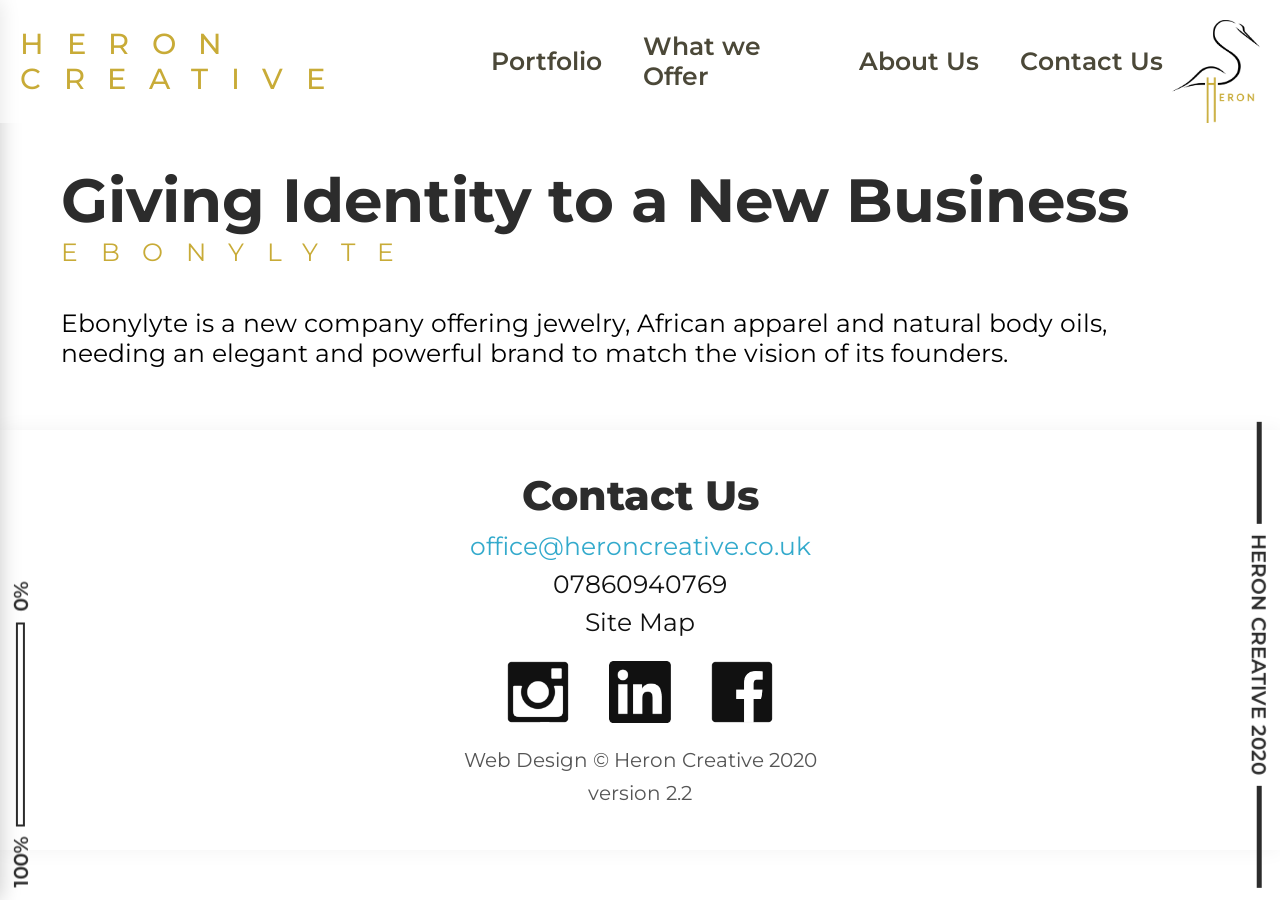
==== ebonylyte.html @ ddd7a2e4 "Add files via upload" ====
<!-- Heron Creative 2020 -->

<!DOCTYPE html>

<html>

<head>
	<title> Heron Creative </title>
	
	<link href="https://fonts.googleapis.com/css?family=Montserrat:300,400,600,800&display=swap" rel="stylesheet">

	<link href="css/style1.css" rel="stylesheet">

	<link href="css/hamburgers.css" rel="stylesheet">
	
	<link rel="apple-touch-icon" sizes="180x180" href="assets/apple-touch-icon.png">
	<link rel="icon" type="image/png" sizes="32x32" href="assets/favicon-32x32.png">
	<link rel="icon" type="image/png" sizes="16x16" href="assets/favicon-16x16.png">
	<link rel="manifest" href="assets/site.webmanifest">
	<link rel="mask-icon" href="assets/safari-pinned-tab.svg" color="#5bbad5">
	<link rel="shortcut icon" href="assets/favicon.ico">
	<meta name="msapplication-TileColor" content="#00aba9">
	<meta name="msapplication-config" content="assets/browserconfig.xml">
	<meta name="theme-color" content="#ffffff">

	<meta charset="utf-8"/>
	
	<meta name="viewport" content="width=device-width, initial-scale=1">

	<script src="js/textsize.js"> </script>

</head>


<body class="body">

	<div class="fade-in">

	<div class="menu">

		<div class="white-bg">

			<h2> Menu </h2>

			<span class="line"> </span>

			<a href="index.html#portfolio" class="menulink"> Portfolio </a>
			<a href="index.html#what-we-offer" class="menulink"> What we Offer </a>
			<a href="index.html#about-us" class="menulink"> About Us </a>
			<a href="index.html#contact-us" class="menulink"> Contact Us </a>
			
			<span class="line"> </span>

			<div class="socials">

				<a href="https://www.instagram.com/heroncreativeltd/"> 
					<img src="assets/instagram.png"> 
				</a>
				
				<a href="https://www.linkedin.com/company/heron-creative/">
					<img src="assets/linkedin.png">
				</a>

				<a href="https://www.facebook.com/HeronCreativeTM/">
					<img src="assets/facebook.png">
				</a>

			</div>
		</div>
	</div>

	<div class="topbar">

		<div class="topgrid">

		<button class="hamburger hamburger--spin" type="button">
			<span class="hamburger-box">
				<span class="hamburger-inner"></span>
			</span>
		</button>

		<div class="links-bar">

			<a href="https://www.heroncreative.co.uk" class="topname"> <p>HERON CREATIVE</p> </a>

			<a href="index.html#portfolio" class="linkbarlink"> Portfolio </a>
			<a href="index.html#what-we-offer" class="linkbarlink"> What we Offer </a>
			<a href="index.html#about-us" class="linkbarlink"> About Us </a>
			<a href="index.html#contact-us" class="linkbarlink"> Contact Us </a>
		</div>

		<a href="https://www.heroncreative.co.uk" class="toplogo"> <img src="assets/flowRoot77.png" alt="logo" class="toplogo"/> </a>

		</div>

		<script src="js/menu.js"> </script>

	</div>


	<div class="side-text">

		<span class="line"> </span>
		<p> HERON CREATIVE 2020 </p>
		<span class="line"> </span>

	</div>


	<div class="scroll-progress">

		<p> 100% </p>
		<span class="bar-fg"> </span>
		<span class="bar-bg"> </span>
		<p> 0% </p>

		<script src="js/scrollprogress.js"> </script>

	</div>

	<div class="description">

		<h2> Giving Identity to a New Business </h2>
		<h3> EBONYLYTE </h3>

		<p> Ebonylyte is a new company offering jewelry, African apparel and natural body oils, needing an elegant and powerful brand to match the vision of its founders. </p>

	</div>


	<footer class="footer_container">

		<div class="footer-grid">

			<h3> Contact Us </h3>

			<p> <a href="mailto:office@heroncreative.co.uk"> office@heroncreative.co.uk </a> </p>
			<p> 07860940769 </p>

			<p> Site Map </p>
	
			<div class="socials">
			
				<a href="https://www.instagram.com/heroncreativeltd/"> 
					<img src="assets/instagram.png"> 
				</a>
				
				<a href="https://www.linkedin.com/company/heron-creative/">
					<img src="assets/linkedin.png">
				</a>

				<a href="https://www.facebook.com/HeronCreativeTM/">
					<img src="assets/facebook.png">
				</a>
			
			</div>

			<p class="small"> Web Design © Heron Creative 2020 </p>
			<p class="small"> version 2.2 </p>

		</div>

	</footer>

	</div>

</body>

</html>
---- css/style1.css ----
* {
    margin: 0 0;
    padding: 0 0;
    max-width: 100vw;
    box-sizing: border-box;
}

:root {
    --main-font-size: 0.7em;
    font-size: var(--main-font-size);
    font-family: "Montserrat", sans-serif;
    -ms-text-size-adjust: 100%;
    -webkit-text-size-adjust: 100%;
}

html {
    scroll-behavior: smooth;
    scroll-padding-top: 6rem;
    overflow-x: hidden;
    height: 100%;
}

.body {
    height: 100%;
}

button:focus {
    outline:0;
}

.fade-in {
    animation: 1s linear 0s 1 fade-in;
    display: grid;
    max-width: 100vw;
}

@keyframes 
fade-in {

    0% {
        opacity:0;
    }

    100% {
        opacity:1;
    }

}

@keyframes
drop-in {

    0% {
        transform: translate(0px,-50px);
    }

    100% {
        transform: translate(0px,0px);
    }
}

.background {
    position: relative;
    display: inline-block;
    top: 0;
    width: 100%;
    height: 100vh;
    background-image: #FCEAA1;
}

#canvas {
    position: absolute;
    height: 100%;
    width: 100%;
    background-image: url(../assets/flowRoot78.png);
    background-position: center;
    background-repeat: no-repeat;
    background-size: cover;
}

.background-container {
    position: relative;
    width: 100%;
    height: 100vh;
    display: grid;
}

@keyframes
slideInFromLeft {

  0% {
    transform: translateX(-100%);
  }

  100% {
    transform: translateX(0);
  }

}

.slogan-container {
    width: 100%;
    max-width: calc(100vw - 4rem);
    align-self: end;
    display: grid;
    margin-right: 2rem;
    margin-left: 2rem;
    animation: 1s ease-out 0s 1 slideInFromLeft;
}

.slogan {
    font-size: calc(2vw + 2rem);
    font-weight: 800;
    color: #3c3c3c;
    padding: 1.5rem;
    text-align:center;
}

.get-started {
    margin: 1.5rem;
    margin-bottom: 3rem;
    background-color: rgba(255,255,255,0.9);
    border: 3px solid #c8ab37;
    font-size: 1.3rem;
    font-family: "Montserrat";
    color: #111111;
    height: 5rem;
    width: 15rem;
    align-self: end;
    justify-self:center;
    transition: border-color 0.12s;
    cursor: pointer;
    z-index: 9;
}

.get-started:hover{
    border-color: #867114;
}

.topbar {
    position: fixed;
    top: 0;
    display: grid;
    width: 100%;
    background-color: rgba(255,255,255,0.5);
    z-index: 11;
    animation: 1s ease-out 0s 1 drop-in;
}

.topgrid {
    display: inline-grid;
    grid-gap: 1vmin;
}

.hamburger {
    display: block;
    justify-self: left;
    grid-row: 1;
    grid-column: 1;
    align-self: center;
    height: 6rem;
    z-index: 14;
}

.links-bar {
    display: grid;
    grid-gap: 2rem;
    align-self: center;
    overflow-x: visible;
    grid-row: 1;
    grid-column: 2;
}

.links-bar .linkbarlink {
    display: none;
    font-size: 1.2rem;
    font-weight: 600;
    text-decoration: none;
    color: #4b4838;
    grid-row: 1;
    justify-self: center;
    align-self: center;
    transition: color 0.22s;
}

.links-bar .linkbarlink:hover {
    color: #c8ab37;
}

.links-bar .topname {
    grid-row: 1;
    grid-column: 1;
    display: block;
    padding-left: 1rem;
    justify-self: center;
    align-self: center;
    font-size: 1.4rem;
    font-weight: 500;
    letter-spacing: 1.1rem;
    text-decoration: none;
    color: #c8ab37;
}

.toplogo {
    display: block;
    grid-row: 1;
    grid-column: 3;
    margin: 0.5rem auto;
    height: 5rem;
    justify-self: right;
    align-self: center;
    margin-right: 0.5rem;
}

@media only screen and (min-width: 1200px) {

    .links-bar {
        grid-column-start: 1;
        grid-column-end: 3;
    }

    .links-bar .linkbarlink {
        display: block;
    }

    .hamburger {
        display: none;
    }
}

.lock-scroll {
    overflow: hidden;
}

.menu {
    height: 100%;
    width: 100%;
    position: fixed;
    z-index: 10;
    left: -100%;
    background-color: white;
    overflow-x: hidden;
    display: grid;
    justify-content: center;
    align-content: center;
    transform: none;
    -webkit-transform: none;
    transition: transform 0.22s linear;
    will-change: transform;
    box-shadow: 0 0 20px rgba(0,0,0,0.22);
    overflow: hidden;
}

.menu-open {
    transform: translateX(100%);
    -webkit-transform: translateX(100%);
}

.menu .white-bg {
    display: grid;
    background-color: white;
    padding: 4rem 2rem;
    box-shadow: 0;
}

.menu h2 {
    font-size: 4.5rem;
    color: #2c2c2c;
    justify-self: center;
}

.menu h3 {
    font-size: 2rem;
    font-weight: normal;
    letter-spacing: 0.4rem;
    padding: 1rem 1rem;
    color: #c8ab37;
    justify-self: center;
}

.menu a {
    padding: 1rem 1rem;
    text-decoration: none;
    font-size: 2.5rem;
    font-weight: normal;
    color: #2C1A00;
    display: block;
    transition: 0.22s;
    justify-self: center;
}

.menu a:hover {
    color: #c8ab37;
}

.menu .line {
    height: 0.15rem;
    width: 17rem;
    background-color: #2C1A00;
    margin: 1rem;
    margin-bottom: 0.75rem;
    justify-self: center;
}

.menu .socials {
    padding: 1rem;
    width: auto;
}

.menu .socials a {
    padding: 0;
}

.side-text {

    display: grid;
    position: fixed;
    z-index: 9;
    grid-gap: 0.5rem;
    bottom: 0;
    right: 0;
    transform: translateX(50%) translateX(-1rem) rotateZ(90deg) translateX(-50%);
}

.side-text .line {

    align-self: center;
    width: 5rem;
    height: 0.2rem;
    background-color: #2c2c2c;
    grid-row: 1;
}

.side-text p {

    font-family: Montserrat, sans-serif;
    font-weight: 600;
    grid-row: 1;
    color: #2c2c2c;
}

.scroll-progress {

    display: grid;
    position: fixed;
    z-index: 9;
    grid-gap: 0.5rem;
    bottom: 0;
    left: 0;
    transform: translateX(-50%) translateX(1rem) rotateZ(-90deg) translateX(50%);
}

.scroll-progress p {

    font-family: Montserrat, sans-serif;
    font-weight: 600;
    grid-row: 1;
    color: #2c2c2c;
}

.scroll-progress .bar-bg {

    align-self: center;
    width: 10rem;
    height: 0.4rem;
    background-color: transparent;
    border: 2px solid #2c2c2c;
    grid-row: 1;
    grid-column: 2;
}

.scroll-progress .bar-fg {

    align-self: center;
    justify-self: right;
    width: 1px;
    height: 0.42rem;
    background-color: #2c2c2c;
    grid-row: 1;
    grid-column: 2;
    transform-origin: center right;
    transform: none;
}

#portfolio {
    margin: 0 auto;
    display: grid;
    padding: 3rem;
    padding-top: 2rem;
    background-color: white;
    max-width: 80rem;
    width: calc(100% - 6rem);
}

#portfolio .portfolio-grid {
    display: grid;
    width: 100%;
    grid-gap: 2rem;
    justify-self: center;
    grid-template-areas: 
        "a"
        "b"
        "c"
        "d"
        "e"
        "f";
}

#portfolio h2 {
    font-size: 10rem;
    margin-bottom: -3rem;
    color: #2c2c2c;
    align-self: end;
    z-index: 1;
}

@media only screen and
    (max-width: 80rem) {

    #portfolio h2 {
        font-size: 4rem;
    }
}

@media only screen and
    (max-width: 300px) {

    #portfolio h2 {
        font-size: 2rem;
    }
}

#portfolio .portfolio-grid .item {
    height: 20rem;
    width: 100%;
    max-width: calc(100vw - 7rem);
    background-position: center;
    background-repeat: no-repeat;
    background-size: cover;
    transition: transform 0.3s;
}

#portfolio .portfolio-grid .item:hover {
    transform: scale(1.05);
}

#portfolio .portfolio-grid .BIHomes {
    background-image: url(../assets/BIHomes.png);
    grid-area: "e";
}

#portfolio .portfolio-grid .nimbus {
    background-image: url(../assets/nimbus.png);
    grid-area: "b";
}

#portfolio .portfolio-grid .mackerel {
    background-image: url(../assets/mackerel.png);
    grid-area: "d";
}

#portfolio .portfolio-grid .ebonylyte {
    background-image: url(../assets/ebonylyte.png);
    grid-area: "a";
}

#portfolio .portfolio-grid .winterleaf {
    background-image: url(../assets/winterleaf.png);
    grid-area: "c";
}

#portfolio .portfolio-grid .sunrise {
    background-image: url(../assets/sunrise.png);
    grid-area: "f";
}

@media only screen and (min-width: 80rem) {

    #portfolio .portfolio-grid {
        grid-template-areas:
            "a b"
            "c d"
            "e f";
    }
}

#what-we-offer {
    width: calc(100vw - 9rem);
    display: grid;
    margin: 2rem 4rem 0 4rem;
    background-color: white;
}

#what-we-offer .text-container {
    display: grid;
    max-width: 80rem;
    justify-self: center;
}

#what-we-offer h2 {
    font-size: 10rem;
    color: #2c2c2c;
}

@media only screen and
    (max-width: 850px) {

    #what-we-offer h2 {
        font-size: 4rem;
    }
}

#what-we-offer h3 {
    font-size: 2rem;
    padding-bottom: 2rem;
    padding-left: 1rem;
    color: #c8ab37;
    font-weight: normal;
}

#what-we-offer p {
    padding-bottom: 3rem;
    color: #111111;
    font-size: 1.4rem;
    line-height: 2.5rem;
    text-align: justify;
}

#what-we-offer img {
    width: 100%;
    padding-bottom: 3rem;
}

#what-we-offer .double-img {
    display: grid;
    grid-template-columns: 50% 50%;
    margin-bottom: 5rem;
    align-items: center;
}

#what-we-offer .double-img h3 {
    font-size: 4rem;
    color: #2c2c2c;
    font-weight: 800;
    grid-column: 1;
    padding: 0;
    margin: 0;
    padding-right: 3.5rem;
    align-self: center;
}

#what-we-offer .double-img img {
    padding: 0 0 3rem 0;
    margin: 0;
    display: block;
    grid-column: 2;
    grid-row: 1;
    align-self: center;
    justify-self: center;
    max-width: 40rem;
}

#what-we-offer .double-img .img-1 {
    transform: translateX(-2rem) translateY(1rem);
    z-index: 1;
}

#what-we-offer .double-img .img-2 {
    transform: translateX(0) translateY(-1rem);
    z-index: 0;
    filter: grayscale(100%);
}

@media only screen and
    (max-width: 60rem) {

    #what-we-offer .double-img {
        grid-template-columns: 100%;
    }

    #what-we-offer .double-img img {
        grid-column: 1;
    }

    #what-we-offer .double-img h3 {
        grid-row: 2;
        padding: 0;
    }
}

#what-we-offer .double-img-left {
    display: grid;
    grid-template-columns: 50% 50%;
    margin-bottom: 5rem;
    align-items: center;
}

#what-we-offer .double-img-left h3 {
    font-size: 4rem;
    color: #2c2c2c;
    font-weight: 800;
    grid-column: 2;
    grid-row: 1;
    padding: 0;
    margin: 0;
    padding-left: 5rem;
    align-self: center;
}

#what-we-offer .double-img-left img {
    padding: 0 0 3rem 0;
    margin: 0;
    display: block;
    grid-column: 1;
    grid-row: 1;
    align-self: center;
    justify-self: center;
    max-width: 40rem;
}

#what-we-offer .double-img-left .img-1 {
    transform: translateX(0rem) translateY(1rem);
    z-index: 1;
}

#what-we-offer .double-img-left .img-2 {
    transform: translateX(2rem) translateY(-1rem);
    z-index: 0;
    filter: grayscale(100%);
}

@media only screen and
    (max-width: 60rem) {

    #what-we-offer .double-img-left {
        grid-template-columns: 100%;
    }

    #what-we-offer .double-img-left h3 {
        grid-row: 2;
        grid-column: 1;
        padding: 0;
    }
}

#testimonials {
    background-color: #FFF7D6;
    display: grid;
}

#testimonials .quotes-grid {
    justify-self: center;
    padding: 4rem 0;
    display: grid;
    justify-content: stretch;
    width: calc(100% - 6rem);
    max-width: 70rem;
    align-items: center;
    grid-gap: 2rem;
}

#testimonials .arrow {
    width: 3rem;
    grid-row: 1;
    opacity: 0.6;
    cursor: pointer;
    transition: opacity 0.22s;
}

#testimonials .arrow:hover {
    opacity: 0.8;
}

#testimonials .right {
    transform: rotateZ(180deg);
    justify-self: right;
}

#testimonials .quote {
    grid-row: 1;
    grid-column: 2;
    display: grid;
    justify-content: center;
    grid-gap: 1rem;
    transition: transform 0.5s;
}

#testimonials .quote p {
    text-align: center;
}

#testimonials .quote .text {
    font-size: 2rem;
    font-family: Georgia;
    font-style: italic;
}

#testimonials .quote .name {
    font-size: 1.5rem;
}

#about-us {
    display: grid;
    padding: 5rem;
    background-color: white;
}

#about-us .text-container {
    display: grid;
    max-width: 80rem;
    justify-self: center;
    grid-gap: 3rem;
}

#about-us h2 {
    font-size: 10rem;
    margin-bottom: -3rem;
    color: #2c2c2c;
}

@media only screen and
    (max-width: 850px) {

    #about-us h2 {
        font-size: 4rem;
    }
}

#about-us p {
    padding-bottom: 2rem;
    color: #111111;
    font-size: 1.5rem;
    line-height: 2.5rem;
    text-align: justify;
}

#contact-us {
    display: grid;
    padding: 3rem;
    background-color: #FFF7D6;
}

#contact-us .text-container {
    display: grid;
    width: 100%;
    max-width: 80rem;
    justify-self: center;
}

#contact-us h2 {
    font-size: 7rem;
    padding-bottom: 2rem;  
    color: #2c2c2c;
}

@media only screen and
    (max-width: 850px) {

    #contact-us h2 {
        font-size: 4rem;
    }
}

#contact-us p {
    padding-bottom: 2rem;
    color: #111111;
    font-size: 1.5rem;
    text-align: center;
}

#contact-us form {
    display: grid;
    grid-gap: 1rem;
    width: 100%;
}

#contact-us form input {
    min-width: 0;
    padding: 1rem;
    border: 3px solid #555555;
    font-size: 1rem;
    font-family: Montserrat;
    color: #111111;
    background-color: white;
}

#contact-us form textarea {
    height: 8rem;
    min-width: 0;
    padding: 1rem;
    border: 3px solid #555555;
    font-size: 1rem;
    font-family: Montserrat;
    color: #111111;
    background-color: white;
}

#contact-us form .email-box {
    grid-row: 1;
    grid-column: 1;
}

#contact-us form .name-box {
    grid-row: 1;
    grid-column: 2;
}

#contact-us form .message-box {
    grid-row: 2;
    grid-column-start: 1;
    grid-column-end: 3;
}

#contact-us form .message-send-button {
    grid-row: 3;
    grid-column: 2;
    width: 40%;
    margin-bottom: 1rem;
    justify-self: right;
    border-radius: 1rem;
    border: 3px solid #c8ab37;
    cursor:pointer;
}

#contact-us a {
    color: #33aacc;
    text-decoration: none;
}

footer {
    background-color: white;
    display: grid;
}

.footer_container {
    padding: 2rem;
    background-color: white;
    display: grid;
    justify-items: center;
    box-shadow: 0 0 20px rgba(0,0,0,0.05);
}

.footer-grid h3 {
    font-weight: 800;
    font-size: 2rem;
    color: #2c2c2c;
    text-align: center;
    padding-bottom: 0.3rem;
}

.footer_container a {
    color: #33aacc;
    text-decoration: none;
}

.footer_container p {
    padding: 0.2rem;
    font-size: 1.2rem;
    color: #111111;
    text-align: center;
}

.footer_container .small {
    padding: 0.2rem;
    font-size: 1rem;
    color: #555555;
    text-align: center;
}

@media only screen and (min-width: 800px) {

    .footer-grid {
        max-width: 80rem;
        grid-template-columns: 1fr 1fr;
        margin-left: 0;
    }
}

.socials {
    width: 100%;
    margin-top: 1rem;
    margin-bottom: 1rem;
    display: grid;
    grid-template: 3rem / repeat(3, 3rem);
    justify-items: center;
    justify-content: center;
    grid-auto-flow: column;
    column-gap: 2rem;
    background-color: white;
}

.socials img {
    display: block;
    height: 3rem;
    width: 3rem;
    background-color: #111111;
    transition: background-color 0.3s;
}

.socials img:hover {
    background-color: #c8ab37;
}

.footer_container .socials {
    grid-row: 2;
    grid-column: 1;
}


.description {
    display: grid;
    padding: 3rem;
    padding-top: 8rem;
    justify-self: center;
}

.description h2 {
    font-size: 3rem; 
    color: #2c2c2c;
}

.description h3 {
    font-size: 1.2rem; 
    color: #c8ab37;
    font-weight: 400;
    letter-spacing: 1.1rem;
    padding-bottom: 2rem;
}

.description p {
    font-size: 1.2rem;
}
---- css/hamburgers.css ----
/*!
 * Hamburgers
 * @description Tasty CSS-animated hamburgers
 * @author Jonathan Suh @jonsuh
 * @site https://jonsuh.com/hamburgers
 * @link https://github.com/jonsuh/hamburgers
 */
.hamburger {
  padding: 1rem;
  cursor: pointer;
  transition-property: opacity, filter;
  transition-duration: 0.15s;
  transition-timing-function: linear;
  font: inherit;
  color: inherit;
  text-transform: none;
  background-color: transparent;
  border: 0;
  margin: 0;
  overflow: visible; }
  .hamburger:hover {
    opacity: 0.7; }
  .hamburger.is-active:hover {
    opacity: 0.7; }
  .hamburger.is-active .hamburger-inner,
  .hamburger.is-active .hamburger-inner::before,
  .hamburger.is-active .hamburger-inner::after {
    background-color: #4F4F4F; }

.hamburger-box {
  width: 3rem;
  height: 3rem;
  display: block;
  position: relative; }

.hamburger-inner {
  display: block;
  top: 50%;
  margin-top: -0.2rem; }
  .hamburger-inner, .hamburger-inner::before, .hamburger-inner::after {
    width: 3rem;
    height: 0.2rem;
    background-color: #4F4F4F;
    border-radius: 2px;
    position: absolute;
    transition-property: transform;
    transition-duration: 0.15s;
    transition-timing-function: ease; }
  .hamburger-inner::before, .hamburger-inner::after {
    content: "";
    display: block; }
  .hamburger-inner::before {
    top: -1rem; }
  .hamburger-inner::after {
    bottom: -1rem; }

/*
   * Spin
   */
.hamburger--spin .hamburger-inner {
  transition-duration: 0.22s;
  transition-timing-function: cubic-bezier(0.55, 0.055, 0.675, 0.19); }
  .hamburger--spin .hamburger-inner::before {
    transition: top 0.1s 0.25s ease-in, opacity 0.1s ease-in; }
  .hamburger--spin .hamburger-inner::after {
    transition: bottom 0.1s 0.25s ease-in, transform 0.22s cubic-bezier(0.55, 0.055, 0.675, 0.19); }

.hamburger--spin.is-active .hamburger-inner {
  transform: rotate(225deg);
  transition-delay: 0.12s;
  transition-timing-function: cubic-bezier(0.215, 0.61, 0.355, 1); }
  .hamburger--spin.is-active .hamburger-inner::before {
    top: 0;
    opacity: 0;
    transition: top 0.1s ease-out, opacity 0.1s 0.12s ease-out; }
  .hamburger--spin.is-active .hamburger-inner::after {
    bottom: 0;
    transform: rotate(-90deg);
    transition: bottom 0.1s ease-out, transform 0.22s 0.12s cubic-bezier(0.215, 0.61, 0.355, 1); }
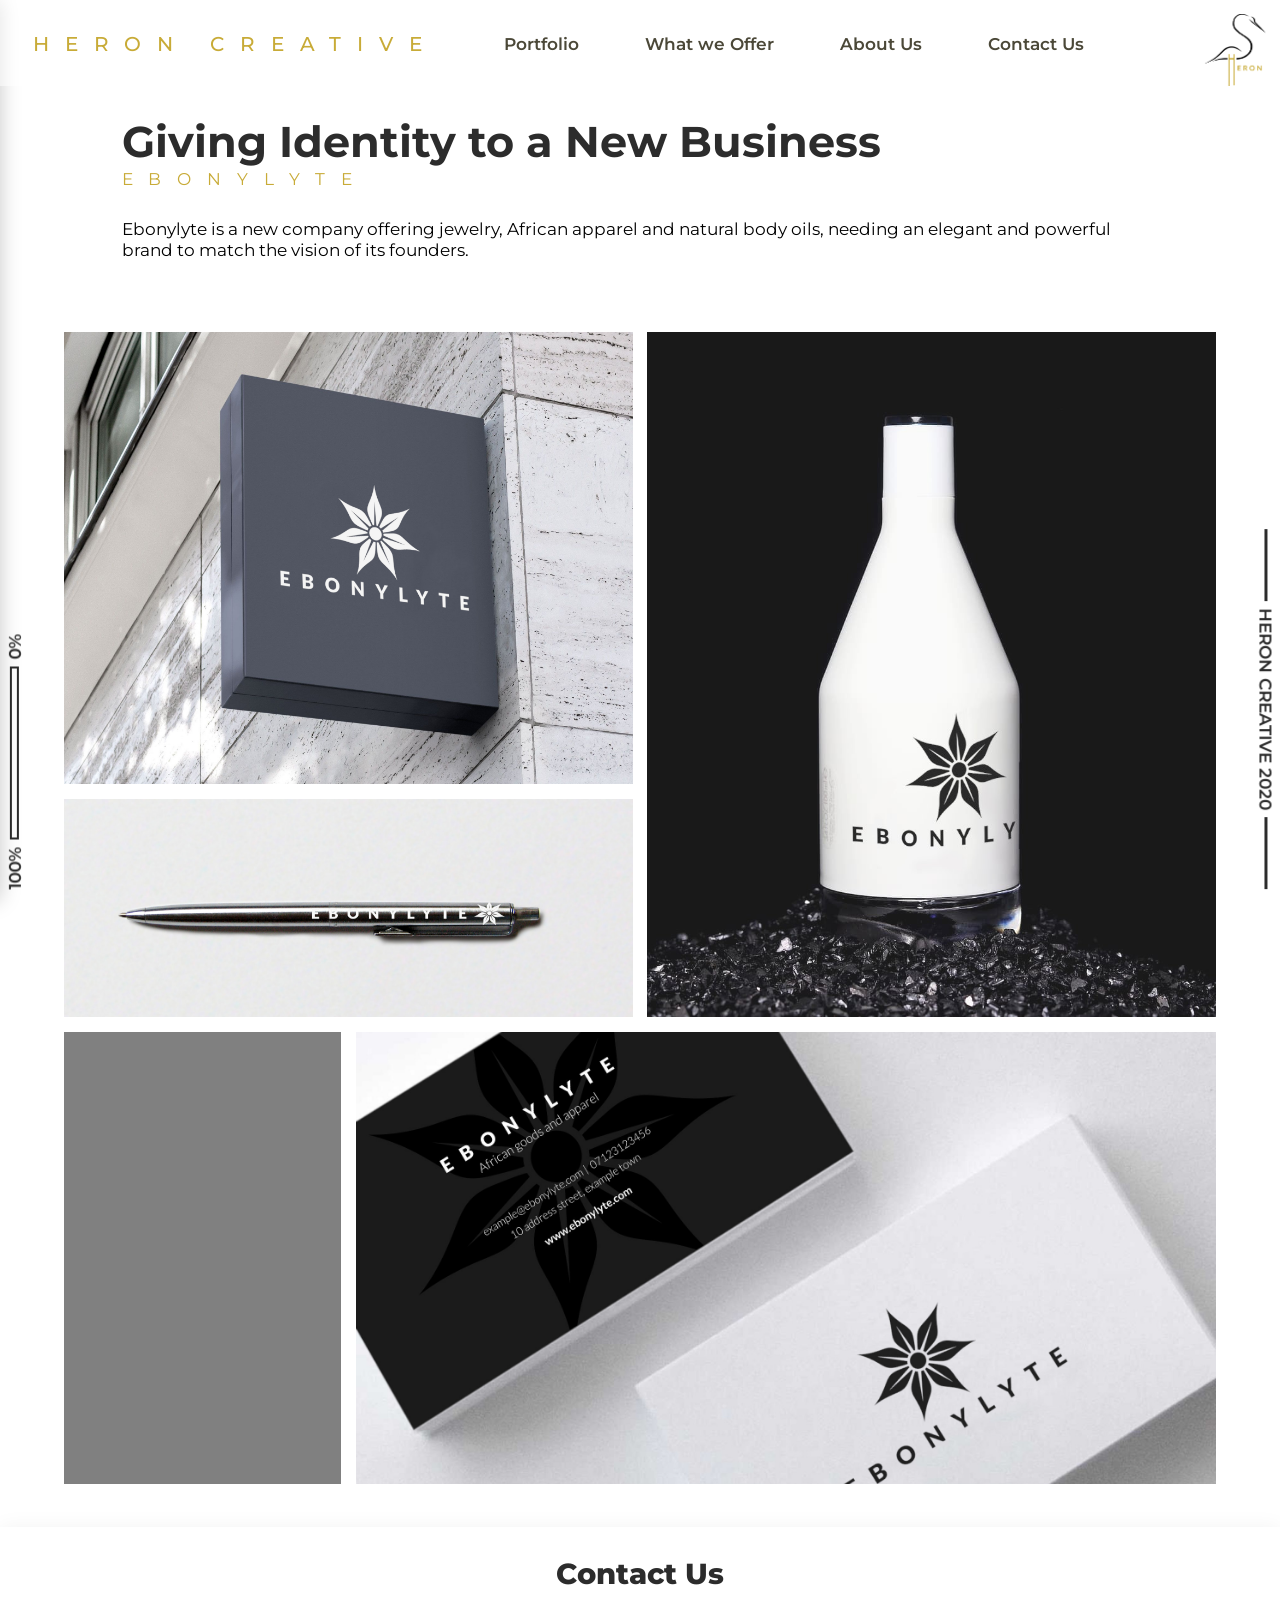
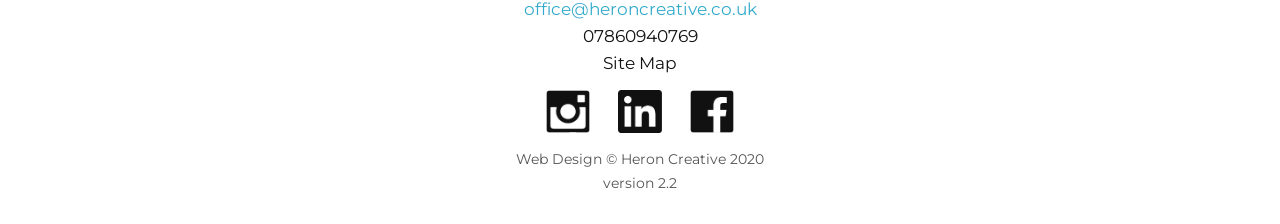
==== commit 9197cdec: "Add files via upload" ====
--- a/ebonylyte.html
+++ b/ebonylyte.html
@@ -127,6 +127,16 @@
 
 	</div>
 
+	<div class="images">
+
+		<div class="item sign a"> </div>
+		<div class="item bottle b"> </div>
+		<div class="item pen c"> </div>
+		<div class="item d"> </div>
+		<div class="item cards e"> </div>
+
+	</div>
+
 
 	<footer class="footer_container">
 
--- a/css/style1.css
+++ b/css/style1.css
@@ -6,8 +6,8 @@
 }
 
 :root {
-    --main-font-size: 0.7em;
-    font-size: var(--main-font-size);
+    --font-multiplier: 1;
+    font-size: 0.9em;
     font-family: "Montserrat", sans-serif;
     -ms-text-size-adjust: 100%;
     -webkit-text-size-adjust: 100%;
@@ -18,6 +18,19 @@
     scroll-padding-top: 6rem;
     overflow-x: hidden;
     height: 100%;
+    position: relative;
+}
+
+@media 
+    (min-resolution: 250dpi),
+    (min-resolution: 2.6dppx),
+    (-webkit-min-device-pixel-ratio: 2.6) {
+
+    :root {
+
+        font-size: 1.5em;
+    }
+
 }
 
 .body {
@@ -32,6 +45,10 @@
     animation: 1s linear 0s 1 fade-in;
     display: grid;
     max-width: 100vw;
+    scroll-behavior: smooth;
+    scroll-padding-top: 6rem;
+    overflow-x: hidden;
+    position: relative;
 }
 
 @keyframes 
@@ -51,11 +68,11 @@
 drop-in {
 
     0% {
-        transform: translate(0px,-50px);
+        transform: translateY(3rem);
     }
 
     100% {
-        transform: translate(0px,0px);
+        transform: translateY(0);
     }
 }
 
@@ -76,6 +93,7 @@
     background-position: center;
     background-repeat: no-repeat;
     background-size: cover;
+    font-size: 1em;
 }
 
 .background-container {
@@ -212,7 +230,7 @@
     margin-right: 0.5rem;
 }
 
-@media only screen and (min-width: 1200px) {
+@media only screen and (min-width: 75rem) {
 
     .links-bar {
         grid-column-start: 1;
@@ -334,6 +352,7 @@
 .side-text p {
 
     font-family: Montserrat, sans-serif;
+    font-size: 1.2rem;
     font-weight: 600;
     grid-row: 1;
     color: #2c2c2c;
@@ -353,6 +372,7 @@
 .scroll-progress p {
 
     font-family: Montserrat, sans-serif;
+    font-size: 1.2rem;
     font-weight: 600;
     grid-row: 1;
     color: #2c2c2c;
@@ -361,8 +381,8 @@
 .scroll-progress .bar-bg {
 
     align-self: center;
-    width: 10rem;
-    height: 0.4rem;
+    width: 12rem;
+    height: 0.6rem;
     background-color: transparent;
     border: 2px solid #2c2c2c;
     grid-row: 1;
@@ -374,7 +394,7 @@
     align-self: center;
     justify-self: right;
     width: 1px;
-    height: 0.42rem;
+    height: 0.6rem;
     background-color: #2c2c2c;
     grid-row: 1;
     grid-column: 2;
@@ -383,18 +403,23 @@
 }
 
 #portfolio {
-    margin: 0 auto;
-    display: grid;
-    padding: 3rem;
-    padding-top: 2rem;
+    display: grid;
+    margin: 2rem;
     background-color: white;
+    width: calc(100vw - 4rem);
+}
+
+#portfolio .portfolio-container {
+    display: grid;
+    width: 100%;
     max-width: 80rem;
-    width: calc(100% - 6rem);
+    justify-self: center;
 }
 
 #portfolio .portfolio-grid {
     display: grid;
     width: 100%;
+    max-width: 80rem;
     grid-gap: 2rem;
     justify-self: center;
     grid-template-areas: 
@@ -408,32 +433,16 @@
 
 #portfolio h2 {
     font-size: 10rem;
-    margin-bottom: -3rem;
+    margin-bottom: -4.5rem;
     color: #2c2c2c;
     align-self: end;
     z-index: 1;
 }
 
-@media only screen and
-    (max-width: 80rem) {
-
-    #portfolio h2 {
-        font-size: 4rem;
-    }
-}
-
-@media only screen and
-    (max-width: 300px) {
-
-    #portfolio h2 {
-        font-size: 2rem;
-    }
-}
-
 #portfolio .portfolio-grid .item {
     height: 20rem;
     width: 100%;
-    max-width: calc(100vw - 7rem);
+    max-width: calc(100vw - 4rem);
     background-position: center;
     background-repeat: no-repeat;
     background-size: cover;
@@ -485,13 +494,14 @@
 }
 
 #what-we-offer {
-    width: calc(100vw - 9rem);
+    width: calc(100vw - 8rem);
     display: grid;
     margin: 2rem 4rem 0 4rem;
     background-color: white;
 }
 
 #what-we-offer .text-container {
+    max-width: calc(100vw - 8rem);
     display: grid;
     max-width: 80rem;
     justify-self: center;
@@ -499,26 +509,23 @@
 
 #what-we-offer h2 {
     font-size: 10rem;
+    max-width: calc(100vw - 8rem);
     color: #2c2c2c;
-}
-
-@media only screen and
-    (max-width: 850px) {
-
-    #what-we-offer h2 {
-        font-size: 4rem;
-    }
+    padding-bottom: 1rem;
+    word-wrap: none;
 }
 
 #what-we-offer h3 {
+    max-width: calc(100vw - 8rem);
     font-size: 2rem;
-    padding-bottom: 2rem;
+    padding-bottom: 1rem;
     padding-left: 1rem;
     color: #c8ab37;
     font-weight: normal;
 }
 
 #what-we-offer p {
+    max-width: calc(100vw - 8rem);
     padding-bottom: 3rem;
     color: #111111;
     font-size: 1.4rem;
@@ -532,8 +539,9 @@
 }
 
 #what-we-offer .double-img {
-    display: grid;
-    grid-template-columns: 50% 50%;
+    max-width: calc(100vw - 8rem);
+    display: grid;
+    grid-template-columns: 100%;
     margin-bottom: 5rem;
     align-items: center;
 }
@@ -543,6 +551,7 @@
     color: #2c2c2c;
     font-weight: 800;
     grid-column: 1;
+    grid-row: 2;
     padding: 0;
     margin: 0;
     padding-right: 3.5rem;
@@ -553,7 +562,7 @@
     padding: 0 0 3rem 0;
     margin: 0;
     display: block;
-    grid-column: 2;
+    grid-column: 1;
     grid-row: 1;
     align-self: center;
     justify-self: center;
@@ -571,26 +580,46 @@
     filter: grayscale(100%);
 }
 
-@media only screen and
-    (max-width: 60rem) {
+@media only screen and (min-width: 60rem) and (max-resolution: 250dpi),
+                       (min-width: 60rem) and (max-resolution: 2.6dppx),
+                       (min-width: 60rem) and (-webkit-max-device-pixel-ratio: 2.6) {
 
     #what-we-offer .double-img {
-        grid-template-columns: 100%;
+        grid-template-columns: 50% 50%;
     }
 
     #what-we-offer .double-img img {
-        grid-column: 1;
+        grid-column: 2;
+        grid-row: 1;
     }
 
     #what-we-offer .double-img h3 {
-        grid-row: 2;
-        padding: 0;
+        grid-row: 1;
+    }
+}
+
+@media only screen and (min-width: 90rem) and (min-resolution: 250dpi),
+                       (min-width: 90rem) and (min-resolution: 2.6dppx),
+                       (min-width: 90rem) and (-webkit-min-device-pixel-ratio: 2.6) {
+
+    #what-we-offer .double-img {
+        grid-template-columns: 50% 50%;
+    }
+
+    #what-we-offer .double-img img {
+        grid-column: 2;
+        grid-row: 1;
+    }
+
+    #what-we-offer .double-img h3 {
+        grid-row: 1;
     }
 }
 
 #what-we-offer .double-img-left {
-    display: grid;
-    grid-template-columns: 50% 50%;
+    max-width: calc(100vw - 8rem);
+    display: grid;
+    grid-template-columns: 100%;
     margin-bottom: 5rem;
     align-items: center;
 }
@@ -599,8 +628,8 @@
     font-size: 4rem;
     color: #2c2c2c;
     font-weight: 800;
-    grid-column: 2;
-    grid-row: 1;
+    grid-column: 1;
+    grid-row: 2;
     padding: 0;
     margin: 0;
     padding-left: 5rem;
@@ -629,17 +658,31 @@
     filter: grayscale(100%);
 }
 
-@media only screen and
-    (max-width: 60rem) {
+@media only screen and (min-width: 60rem) and (max-resolution: 250dpi),
+                       (min-width: 60rem) and (max-resolution: 2.6dppx),
+                       (min-width: 60rem) and (-webkit-max-device-pixel-ratio: 2.6) {
 
     #what-we-offer .double-img-left {
-        grid-template-columns: 100%;
+        grid-template-columns: 50% 50%;
     }
 
     #what-we-offer .double-img-left h3 {
-        grid-row: 2;
-        grid-column: 1;
-        padding: 0;
+        grid-row: 1;
+        grid-column: 2;
+    }
+}
+
+@media only screen and (min-width: 90rem) and (min-resolution: 250dpi),
+                       (min-width: 90rem) and (min-resolution: 2.6dppx),
+                       (min-width: 90rem) and (-webkit-min-device-pixel-ratio: 2.6) {
+
+    #what-we-offer .double-img-left {
+        grid-template-columns: 50% 50%;
+    }
+
+    #what-we-offer .double-img-left h3 {
+        grid-row: 1;
+        grid-column: 2;
     }
 }
 
@@ -672,8 +715,8 @@
 }
 
 #testimonials .right {
+    justify-self: right;
     transform: rotateZ(180deg);
-    justify-self: right;
 }
 
 #testimonials .quote {
@@ -683,6 +726,25 @@
     justify-content: center;
     grid-gap: 1rem;
     transition: transform 0.5s;
+}
+
+@media (max-width: 50rem) {
+
+    #testimonials .arrow {
+        grid-row: 2;
+        grid-column: 1;
+        justify-self: center;
+        transform: translateX(-3rem);
+    }
+
+    #testimonials .right {
+        justify-self: center;
+        transform: translateX(3rem) rotateZ(180deg);
+    }
+
+    #testimonials .quote {
+        grid-column: 1;
+    }
 }
 
 #testimonials .quote p {
@@ -695,13 +757,17 @@
     font-style: italic;
 }
 
+#testimonials .quote .stars {
+    font-size: 2rem;
+}
+
 #testimonials .quote .name {
     font-size: 1.5rem;
 }
 
 #about-us {
     display: grid;
-    padding: 5rem;
+    padding: 4rem;
     background-color: white;
 }
 
@@ -716,14 +782,6 @@
     font-size: 10rem;
     margin-bottom: -3rem;
     color: #2c2c2c;
-}
-
-@media only screen and
-    (max-width: 850px) {
-
-    #about-us h2 {
-        font-size: 4rem;
-    }
 }
 
 #about-us p {
@@ -753,18 +811,11 @@
     color: #2c2c2c;
 }
 
-@media only screen and
-    (max-width: 850px) {
-
-    #contact-us h2 {
-        font-size: 4rem;
-    }
-}
-
 #contact-us p {
     padding-bottom: 2rem;
     color: #111111;
     font-size: 1.5rem;
+    line-height: 2.5rem;
     text-align: center;
 }
 
@@ -814,12 +865,39 @@
 #contact-us form .message-send-button {
     grid-row: 3;
     grid-column: 2;
-    width: 40%;
+    width: 10rem;
     margin-bottom: 1rem;
     justify-self: right;
     border-radius: 1rem;
     border: 3px solid #c8ab37;
     cursor:pointer;
+}
+
+@media only screen and (max-width: 40rem) {
+
+
+    #contact-us form .email-box {
+        grid-row: 1;
+        grid-column-start: 1;
+        grid-column-end: 3;
+    }
+
+    #contact-us form .name-box {
+        grid-row: 2;
+        grid-column-start: 1;
+        grid-column-end: 3;
+    }
+
+    #contact-us form .message-box {
+        grid-row: 3;
+        grid-column-start: 1;
+        grid-column-end: 3;
+    }
+
+    #contact-us form .message-send-button {
+        grid-row: 4;
+        grid-column: 2;
+    }
 }
 
 #contact-us a {
@@ -867,15 +945,6 @@
     text-align: center;
 }
 
-@media only screen and (min-width: 800px) {
-
-    .footer-grid {
-        max-width: 80rem;
-        grid-template-columns: 1fr 1fr;
-        margin-left: 0;
-    }
-}
-
 .socials {
     width: 100%;
     margin-top: 1rem;
@@ -909,9 +978,10 @@
 
 .description {
     display: grid;
-    padding: 3rem;
-    padding-top: 8rem;
-    justify-self: center;
+    padding: 8rem 4rem 2rem 4rem;
+    justify-self: center;
+    width: 100%;
+    max-width: 80rem;
 }
 
 .description h2 {
@@ -929,4 +999,66 @@
 
 .description p {
     font-size: 1.2rem;
+}
+
+.images {
+    display: grid;
+    width: 100%;
+    height: 80rem;
+    margin: 3rem;
+    max-width: 80rem;
+    grid-gap: 1rem;
+    justify-items: center;
+    justify-self: center;
+    grid-template-areas: 
+    "a a b b"
+    "a a b b"
+    "c c b b"
+    "d e e e"
+    "d e e e";
+}
+
+.images .item {
+    height: 100%;
+    width: 100%;
+    background-color: grey;
+    background-position: center;
+    background-repeat: no-repeat;
+    background-size: cover;
+}
+
+.images .a {
+    grid-area: a;
+}
+
+.images .b {
+    grid-area: b;
+}
+
+.images .c {
+    grid-area: c;
+}
+
+.images .d {
+    grid-area: d;
+}
+
+.images .e {
+    grid-area: e;
+}
+
+.images .cards {
+    background-image: url(../assets/ebonylytecards.jpg);
+}
+
+.images .bottle {
+    background-image: url(../assets/ebonylytebottle.jpg);
+}
+
+.images .sign {
+    background-image: url(../assets/ebonylytesign.jpg);
+}
+
+.images .pen {
+    background-image: url(../assets/ebonylytepen.jpg);
 }
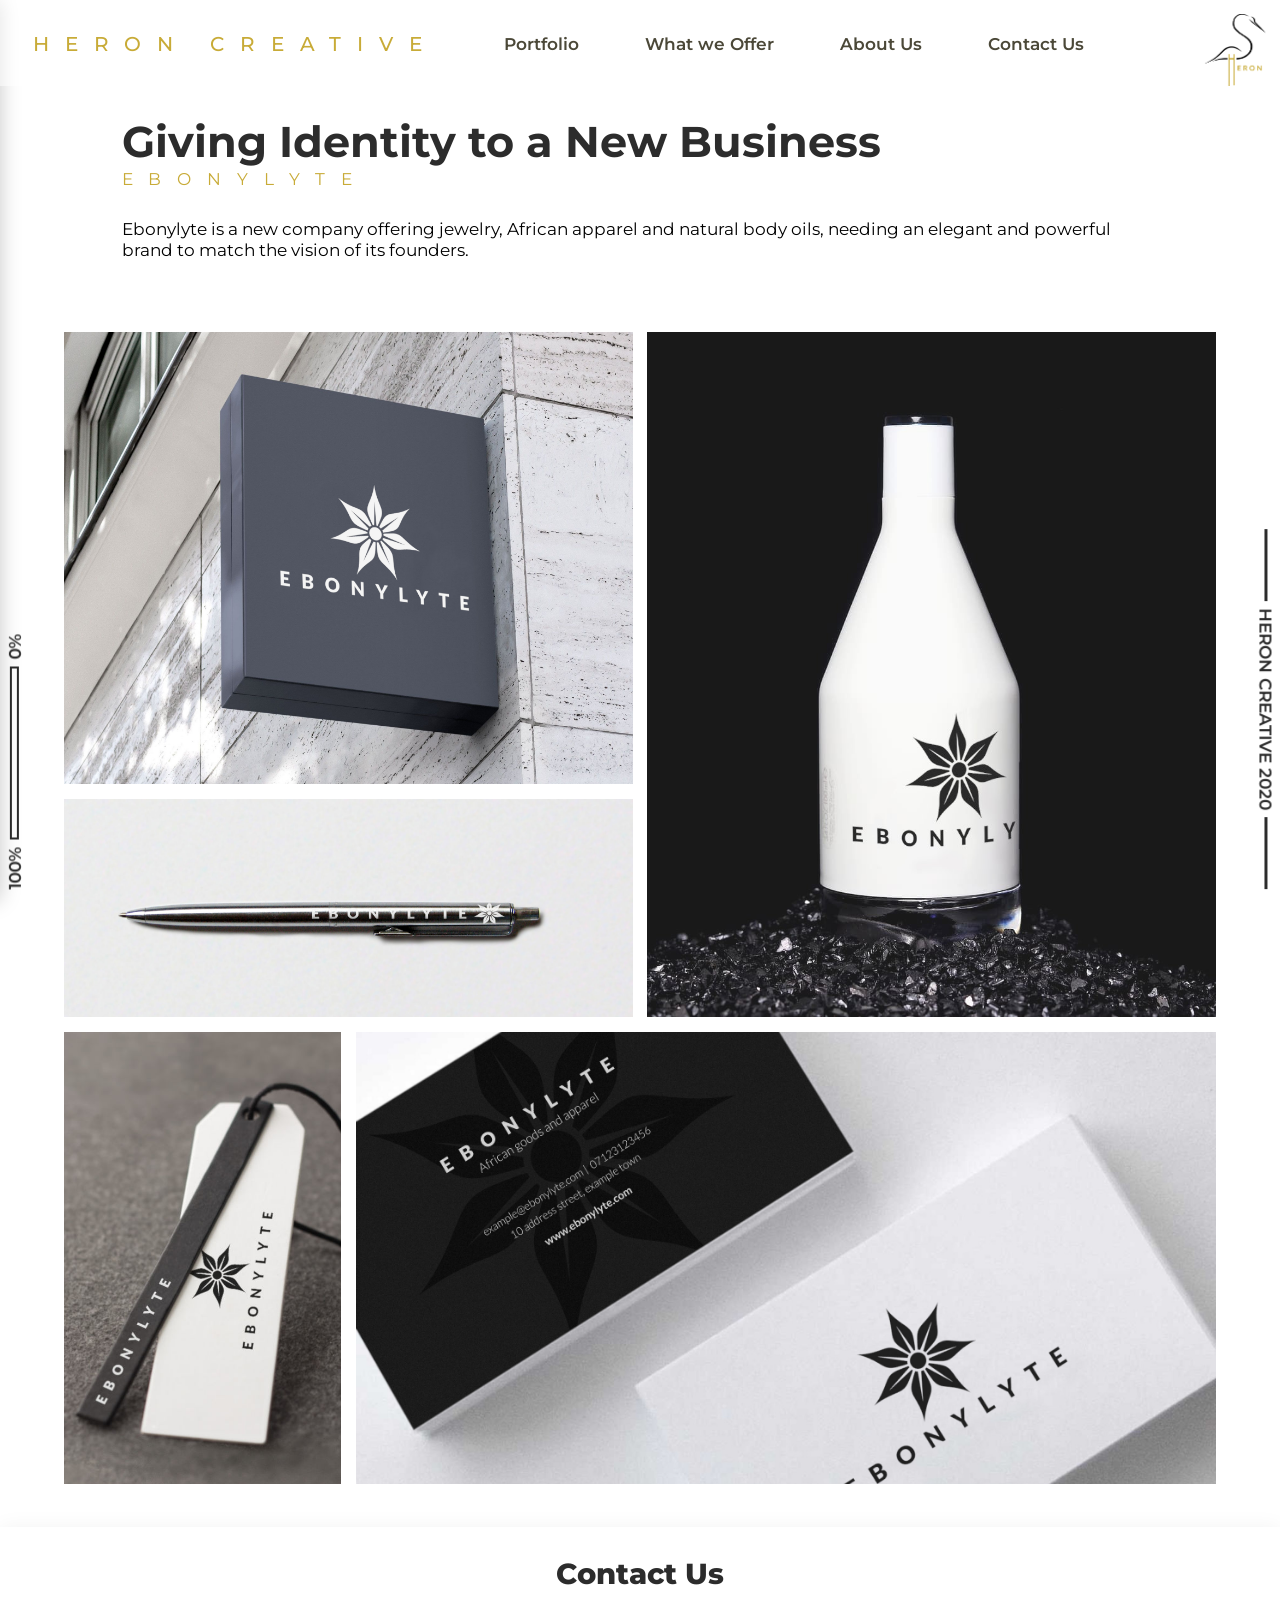
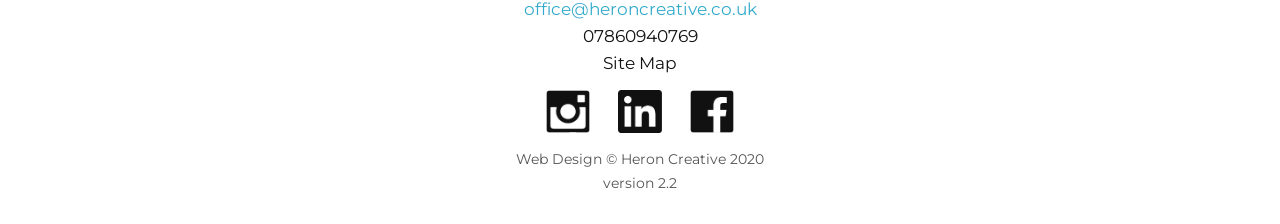
==== commit 858aa39e: "hope this works" ====
--- a/ebonylyte.html
+++ b/ebonylyte.html
@@ -132,7 +132,7 @@
 		<div class="item sign a"> </div>
 		<div class="item bottle b"> </div>
 		<div class="item pen c"> </div>
-		<div class="item d"> </div>
+		<div class="item tag d"> </div>
 		<div class="item cards e"> </div>
 
 	</div>
--- a/css/style1.css
+++ b/css/style1.css
@@ -621,6 +621,7 @@
     display: grid;
     grid-template-columns: 100%;
     margin-bottom: 5rem;
+    grid-gap: 0 5rem;
     align-items: center;
 }
 
@@ -632,8 +633,8 @@
     grid-row: 2;
     padding: 0;
     margin: 0;
-    padding-left: 5rem;
-    align-self: center;
+    align-self: center;
+    justify-self: center;
 }
 
 #what-we-offer .double-img-left img {
@@ -1061,4 +1062,8 @@
 
 .images .pen {
     background-image: url(../assets/ebonylytepen.jpg);
+}
+
+.images .tag {
+    background-image: url(../assets/ebonylytetag.jpg);    
 }
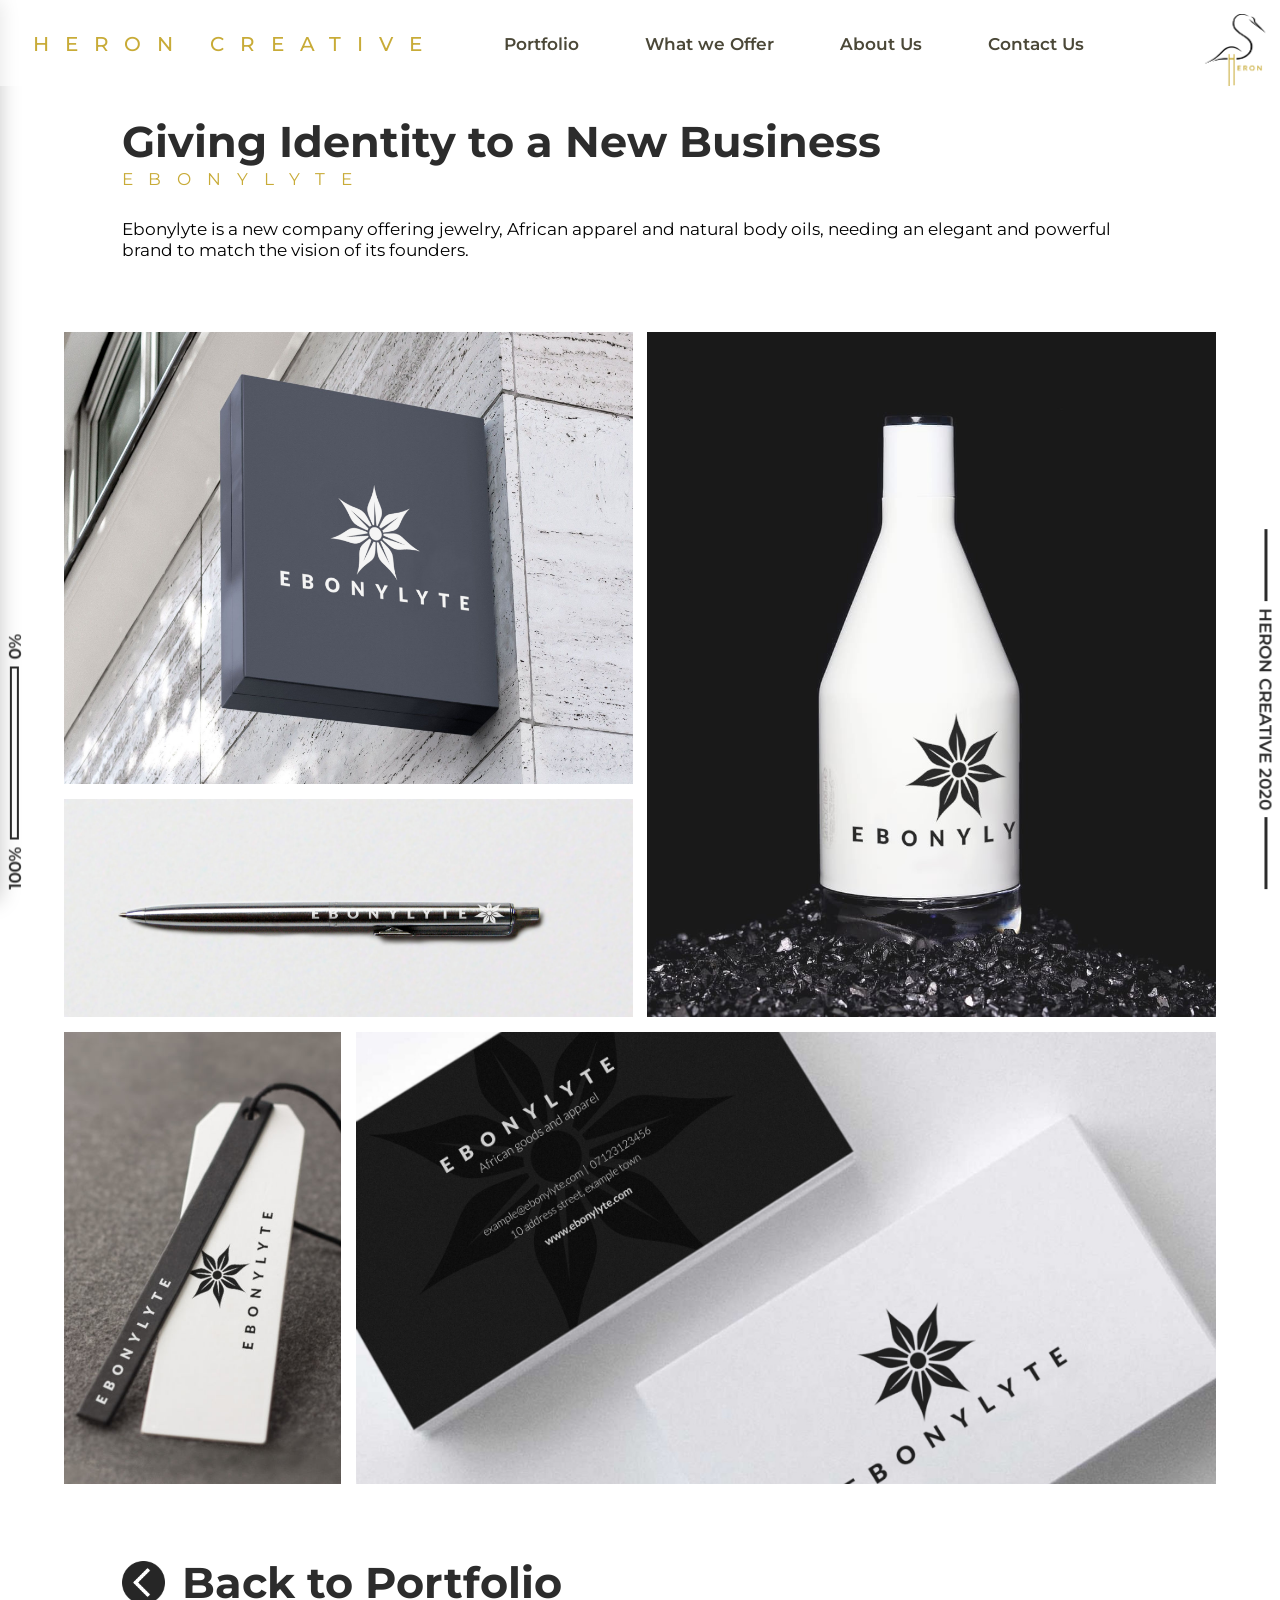
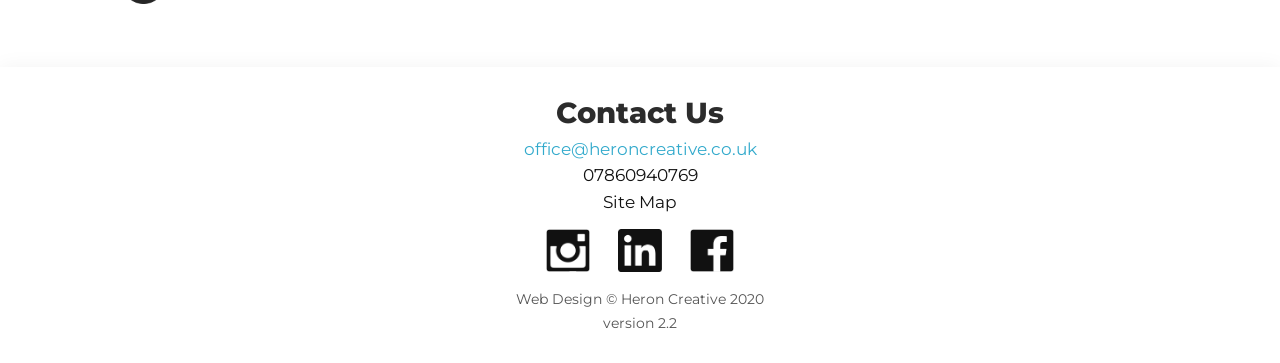
==== commit df272182: "back to portfolio added" ====
--- a/ebonylyte.html
+++ b/ebonylyte.html
@@ -137,6 +137,11 @@
 
 	</div>
 
+	<div class="back">
+
+		<a href="index.html#portfolio"> <img src="assets/arrowcircle.png"/> <h3> Back to Portfolio </h3> </a>
+
+	</div>
 
 	<footer class="footer_container">
 
--- a/css/style1.css
+++ b/css/style1.css
@@ -1066,4 +1066,37 @@
 
 .images .tag {
     background-image: url(../assets/ebonylytetag.jpg);    
-}+}
+
+.back {
+    display: grid;
+    width: 100%;
+    padding: 2rem 4rem 4rem 4rem;
+    max-width: 80rem;
+    justify-items: left;
+    justify-self: center;
+}
+
+.back a {
+    display: grid;
+    grid-gap: 1.2rem;
+    text-decoration: none;
+    transition: transform 0.22s;
+}
+
+.back a:hover {
+    transform: translateX(-1rem);
+}
+
+.back img {
+    height: 3rem;
+    opacity: 0.85;
+    align-self: center;
+}
+
+.back h3 {
+    grid-row: 1;
+    grid-column: 2;
+    font-size: 3rem;
+    color: #2c2c2c;
+}
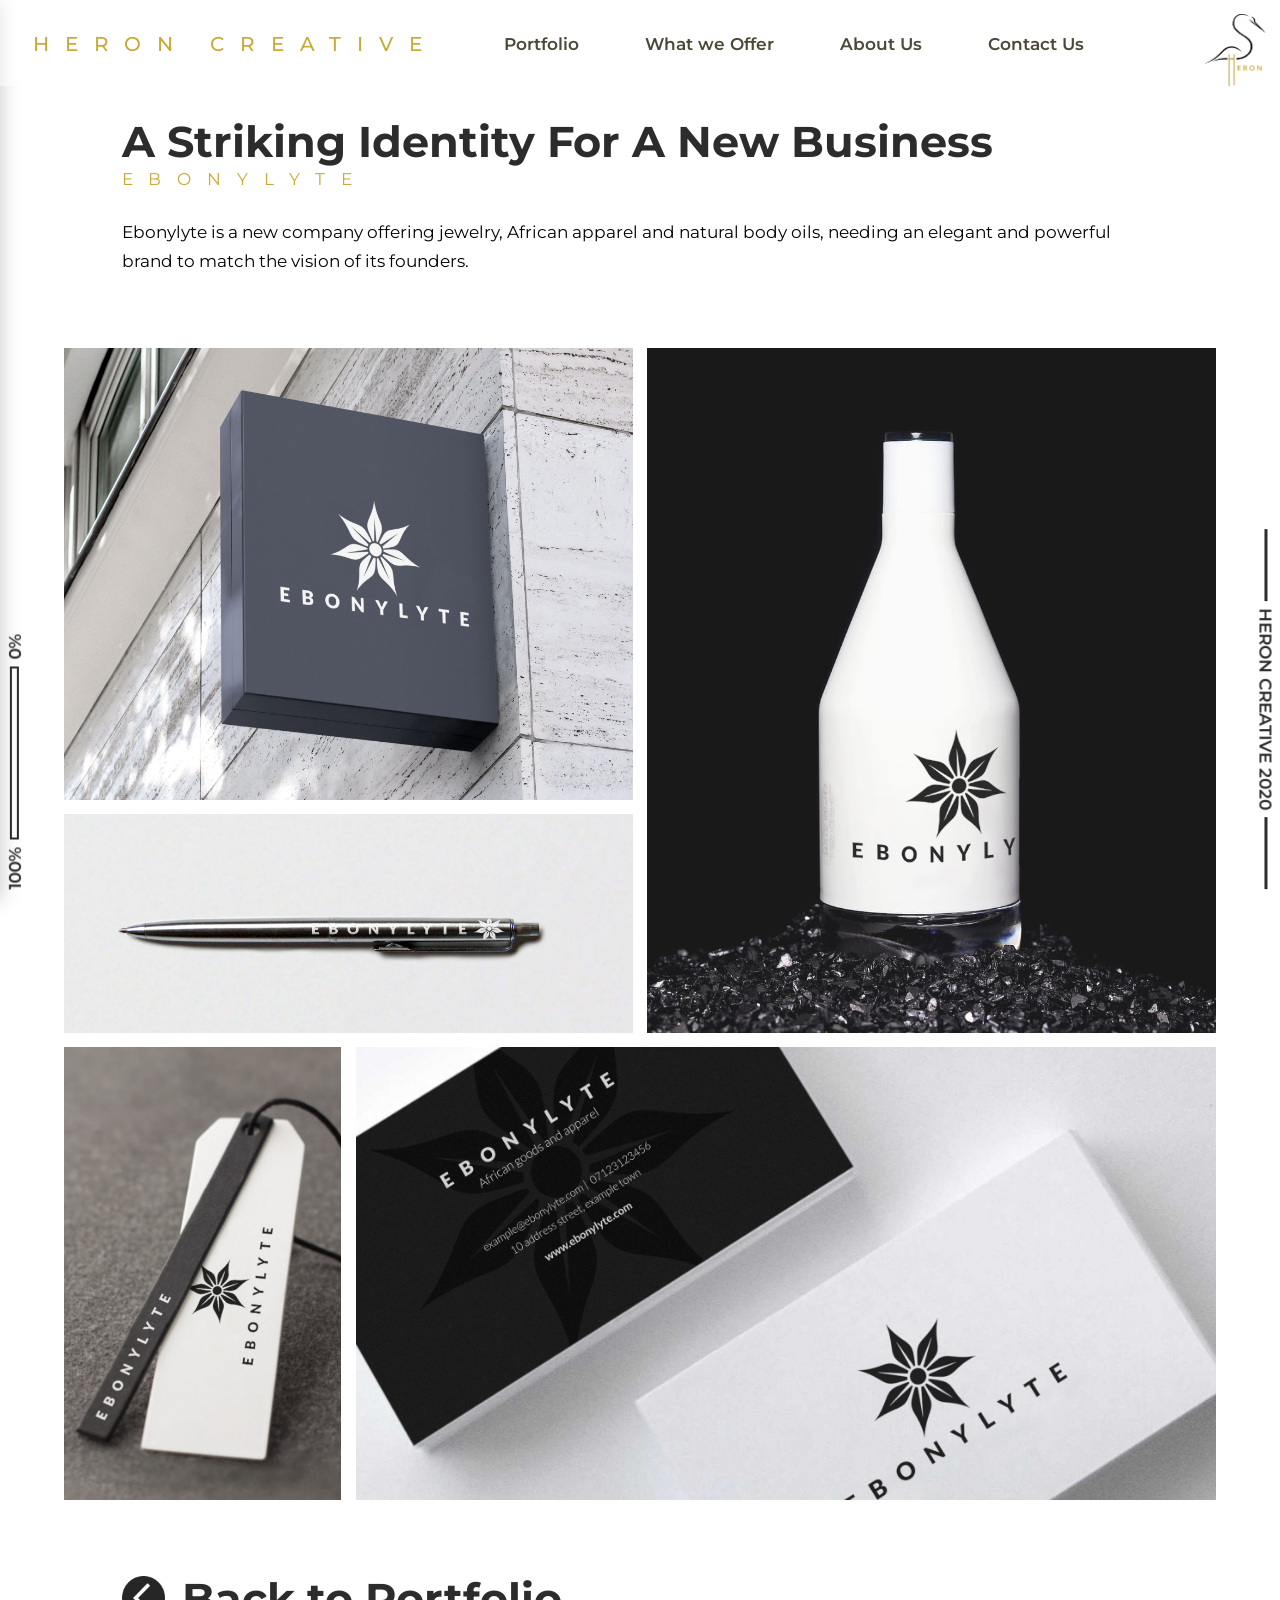
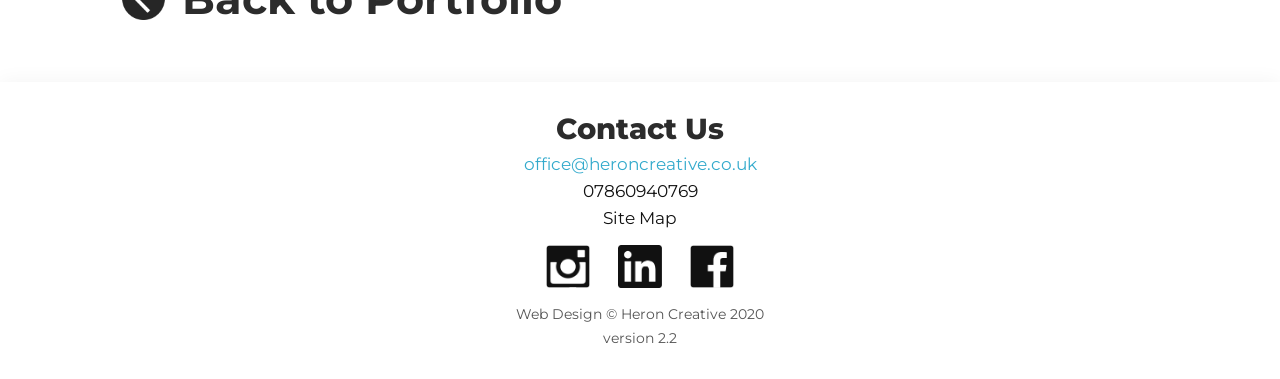
==== commit 42580174: "all files added" ====
--- a/ebonylyte.html
+++ b/ebonylyte.html
@@ -5,7 +5,7 @@
 <html>
 
 <head>
-	<title> Heron Creative </title>
+	<title> Heron Creative | Ebonylyte </title>
 	
 	<link href="https://fonts.googleapis.com/css?family=Montserrat:300,400,600,800&display=swap" rel="stylesheet">
 
@@ -120,7 +120,7 @@
 
 	<div class="description">
 
-		<h2> Giving Identity to a New Business </h2>
+		<h2> A Striking Identity For A New Business </h2>
 		<h3> EBONYLYTE </h3>
 
 		<p> Ebonylyte is a new company offering jewelry, African apparel and natural body oils, needing an elegant and powerful brand to match the vision of its founders. </p>
--- a/css/style1.css
+++ b/css/style1.css
@@ -1000,6 +1000,7 @@
 
 .description p {
     font-size: 1.2rem;
+    line-height: 2rem;
 }
 
 .images {
